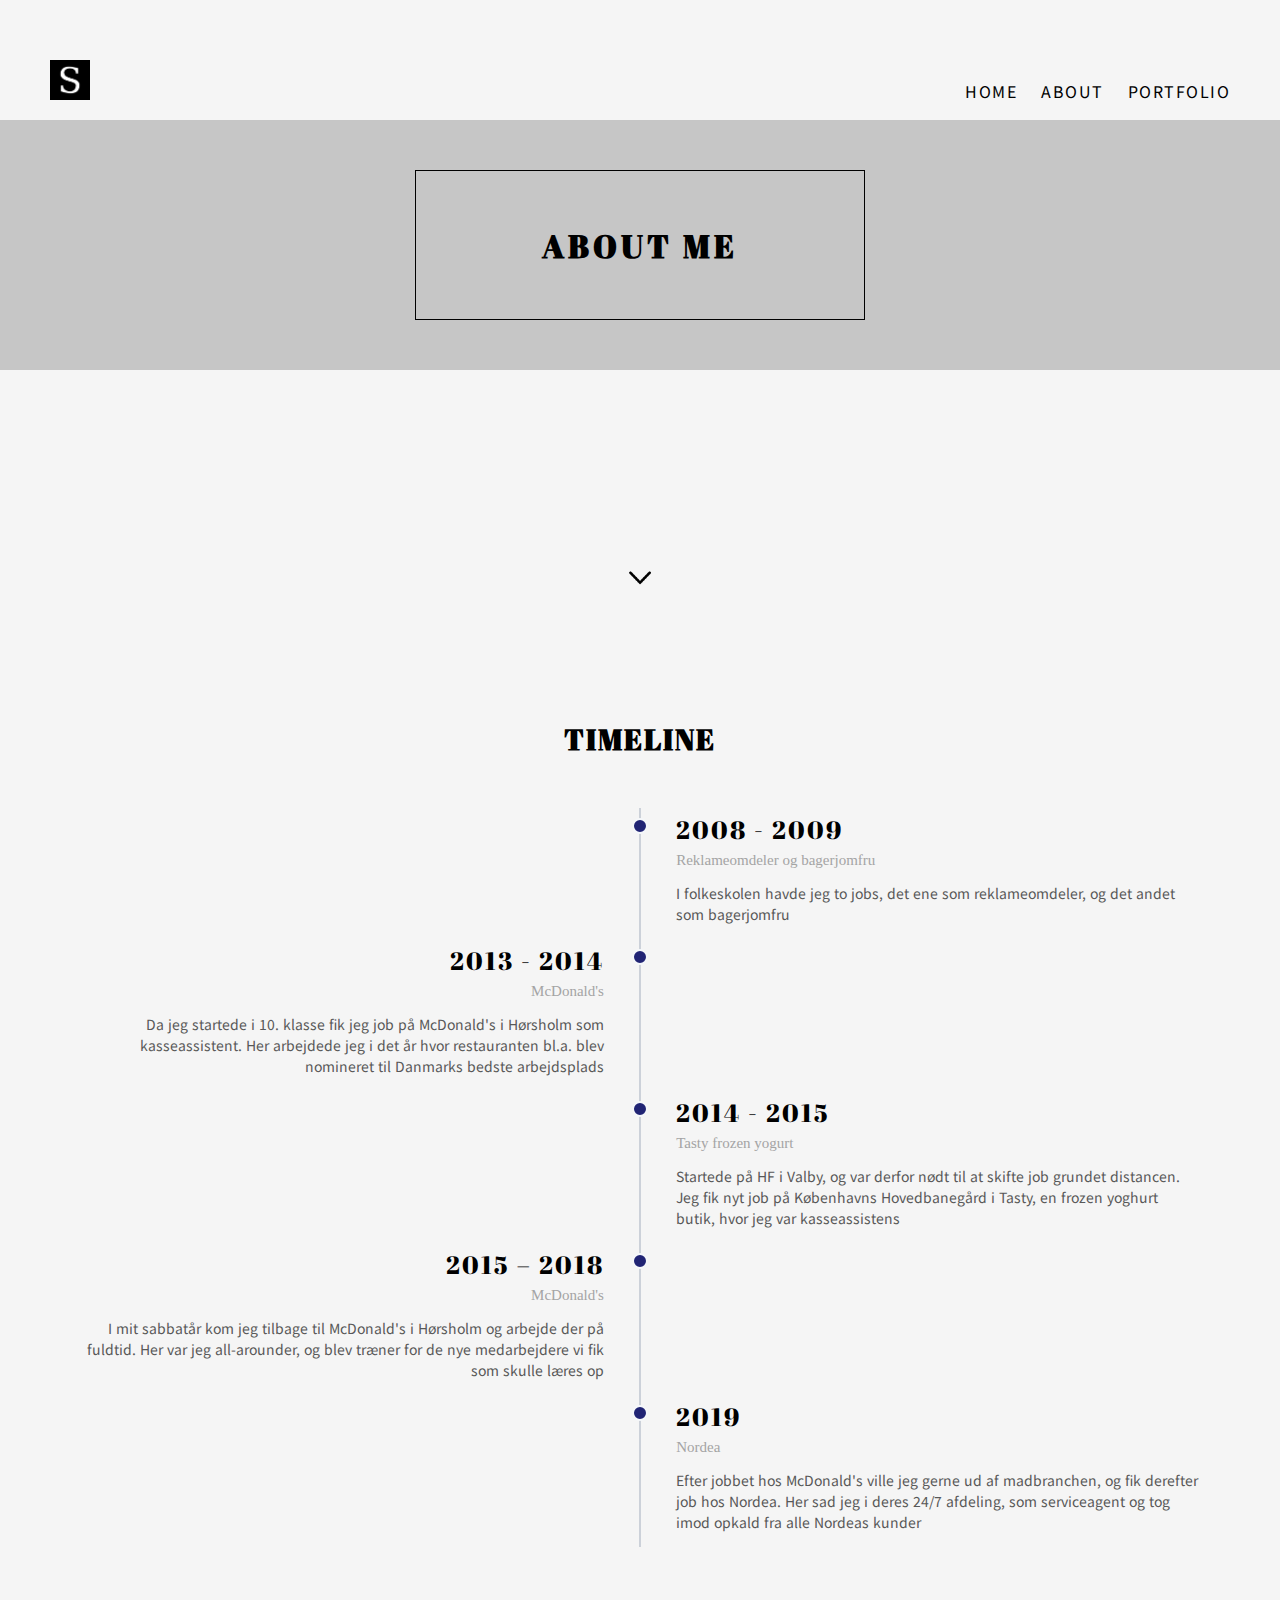
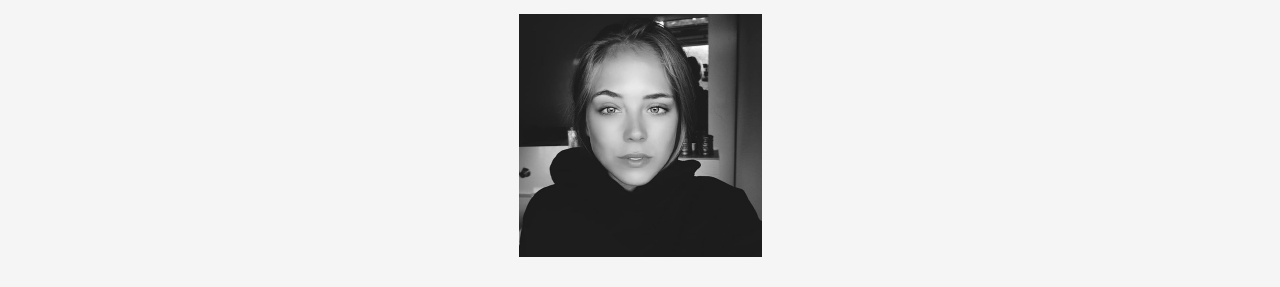
==== about.html @ fed490f1 "start" ====
<!DOCTYPE html>
<html lang="da">

<head>
    <meta charset="utf-8">
    <meta name="viewport" content="width=device-width, initial-scale=1.0">
    <title>About</title>
    <link rel="stylesheet" href="style.css">

    <link href="https://fonts.googleapis.com/css?family=Abril+Fatface&display=swap" rel="stylesheet">
    <link href="https://fonts.googleapis.com/css?family=Noto+Sans+HK:700&display=swap" rel="stylesheet">
</head>

<header>

    <div class="s">
        <img src="billeder/s.png" alt="s" class="left">
    </div>

    <a href="index.html">HOME</a>
    <a href="about.html">ABOUT</a>
    <a href="portfolio.html">PORTFOLIO</a>
</header>

<body>



    <div id="om">
        <div class="about_me">
            <h1>ABOUT ME</h1>
        </div>
    </div>

    <div id="pil">
        <div class="sectionwrapper">
            <div class="pil_ned">
                <img src="billeder/arrow.png" alt="arrow" class="center">
            </div>
        </div>
    </div>

    <!--tidslinje start-->

    <h2>TIMELINE</h2>

    <div class="container">

        <div class="timeline-block timeline-block-right">
            <div class="marker"></div>
            <div class="timeline-content">
                <h3>2008 - 2009</h3>
                <span>Reklameomdeler og bagerjomfru</span>
                <p>I folkeskolen havde jeg to jobs, det ene som reklameomdeler, og det andet som bagerjomfru</p>
            </div>
        </div>

        <div class="timeline-block timeline-block-left">
            <div class="marker"></div>
            <div class="timeline-content">
                <h3>2014 - 2013</h3>
                <span>McDonald's</span>
                <p>Da jeg startede i 10. klasse fik jeg job på McDonald's i Hørsholm som kasseassistent. Her arbejdede jeg i det år hvor restauranten bl.a. blev nomineret til Danmarks bedste arbejdsplads</p>
            </div>
        </div>

        <div class="timeline-block timeline-block-right">
            <div class="marker"></div>
            <div class="timeline-content">
                <h3>2014 - 2015</h3>
                <span>Tasty frozen yogurt</span>
                <p>Startede på HF i Valby, og var derfor nødt til at skifte job grundet distancen. Jeg fik nyt job på Københavns Hovedbanegård i Tasty, en frozen yoghurt butik, hvor jeg var kasseassistens</p>
            </div>
        </div>

        <div class="timeline-block timeline-block-left">
            <div class="marker"></div>
            <div class="timeline-content">
                <h3>2018 – 2015</h3>
                <span>McDonald's</span>
                <p>I mit sabbatår kom jeg tilbage til McDonald's i Hørsholm og arbejde der på fuldtid. Her var jeg all-arounder, og blev træner for de nye medarbejdere vi fik som skulle læres op</p>
            </div>
        </div>

        <div class="timeline-block timeline-block-right">
            <div class="marker"></div>
            <div class="timeline-content">
                <h3>2019</h3>
                <span>Nordea</span>
                <p>Efter jobbet hos McDonald's ville jeg gerne ud af madbranchen, og fik derefter job hos Nordea. Her sad jeg i deres 24/7 afdeling, som serviceagent og tog imod opkald fra alle Nordeas kunder</p>
            </div>
        </div>
    </div>

    <!-- tidslinje slut  -->



    <div id="selvportraet">
        <div class="billede">
            <img src="billeder/mig1.png" alt="mig" class="center1">
        </div>
    </div>



    <script src="script.js"></script>
</body></html>
---- style.css ----
#splash {
    width: 100vw;
    height: 100%;
    background-image: url(billeder/splash.png);
    background-size: cover;
    background-position: 35%;
}

body {
    margin: 0;
    background-color: #f5f5f5;
}

p {
    font-family: 'Noto Sans HK', sans-serif;
    font-size: 1rem;
}

h1 {
    font-family: 'Abril Fatface', cursive;
    letter-spacing: 4px;
    font-size: 2rem;
}

h2 {
    font-family: 'Abril Fatface', cursive;
    font-size: 1.8rem;
    text-align: center;
    margin-top: 120px;
    letter-spacing: 2px;
}

h3 {
    font-size: 2.5rem;
    font-family: 'Abril Fatface', cursive;
    letter-spacing: 2px;
}

a {
    text-decoration: none;
    color: black;
    font-family: 'Noto Sans HK', sans-serif;
    letter-spacing: 1.5px;
}

.tekst_link {
    color: #606060;
    margin-left: 5px;
    margin-right: 5px;
    border-bottom: solid 1px;
}

header {
    height: 50px;
    margin-top: 60px;
    text-align: right;
    word-spacing: 20px;
    margin-left: 50px;
    margin-right: 50px;
}

.s {
    height: 19px;
    width: 30px;
}

.center {
    display: block;
    margin-left: auto;
    margin-right: auto;
    margin-top: 17px;
    width: 65%;
}

.left {
    display: block;
    margin-left: auto;
    margin-right: auto;
    width: 40px;
    height: 40px;
    align-items: baseline;
}

.center1 {
    display: block;
    margin-left: auto;
    margin-right: auto;
    margin-top: 17px;
    width: 50%;
}


/*****splash tekst*****/

.splash_tekst {
    display: flex;
    flex-wrap: wrap;
    height: 45vw;
    display: flex;
    align-items: center;
    margin-left: 20px;
    justify-content: center;
    text-align: center;
}


/*****pil*****/

#pil {
    display: flex;
    flex-wrap: wrap;
    justify-content: center;
}

.pil_ned {
    height: 40px;
    width: 50px;
    margin-top: 150px;
}


/*****om*****/


#om {
    display: flex;
    flex-wrap: wrap;
    justify-content: center;
    align-content: center;
    margin-top: 10px;
    margin-bottom: 40px;
    background-color: #c6c6c6;
    height: 250px
}

.about_me {
    border: solid 1px black;
    height: 150px;
    width: 450px;
    display: flex;
    align-items: center;
    justify-content: space-around;
}

#selvportraet {
    display: flex;
    flex-wrap: wrap;
    width: 100%;
    justify-content: center;
    margin-top: 50px;
    margin-bottom: 30px;
}

/*****OPGAVER*****/

#opgaver {
    display: flex;
    flex-wrap: wrap;
    justify-content: space-around;
    height: 150px;
}


.opgaver_section {
    border: solid 1px black;
    height: 150px;
    width: 450px;
    display: flex;
    align-items: center;
    justify-content: space-around;

}


/*****TIDSLINJE*****/

* {
    box-sizing: border-box;
    outline: none;
}

.container {
    width: 90%;
    margin: 50px auto;
    position: relative;
    overflow: hidden;
    margin-top: 50px;
}

.container:before {
    content: '';
    position: absolute;
    top: 0;
    left: 50%;
    margin-left: -1px;
    width: 2px;
    height: 100%;
    background: #CCD1D9;
    z-index: 1
}

.timeline-block {
    width: calc(50% + 8px);
    display: flex;
    justify-content: space-between;
    justify-content: space-between;
    clear: both;
}

.timeline-block-right {
    float: right;
}

.timeline-block-left {
    float: left;
    direction: rtl
}

.marker {
    width: 16px;
    height: 16px;
    border-radius: 50%;
    border: 2px solid #F5F7FA;
    background: #212474;
    margin-top: 10px;
    z-index: 9999
}

.timeline-content {
    width: 95%;
    padding: 0 15px;
    color: black;
}

.timeline-content h3 {
    margin-top: 5px;
    margin-bottom: 5px;
    font-size: 25px;
    font-weight: 500
}

.timeline-content span {
    font-size: 15px;
    color: #a4a4a4;
}

.timeline-content p {
    font-size: 14px;
    line-height: 1.5em;
    word-spacing: 1px;
    color: #585858;
}


@media screen and (max-width: 768px) {
    .container:before {
        left: 8px;
        width: 2px;
    }

    .timeline-block {
        width: 100%;
        margin-bottom: 30px;
    }

    .timeline-block-right {
        float: none;
    }

    .timeline-block-left {
        float: none;
        direction: ltr;
    }
}



/*****portfolio*****/

#forside {
    display: flex;
    flex-wrap: wrap;
    justify-content: center;
    align-content: center;
    margin-top: 10px;
    margin-bottom: 40px;
    background-color: #c6c6c6;
    height: 250px
}

.portfolio {
    border: solid 1px black;
    height: 150px;
    width: 450px;
    display: flex;
    align-items: center;
    justify-content: space-around;
}

#opgaver {
    display: flex;
    flex-wrap: wrap;
    margin-top: 100px;
}

.mine_opgaver {
    display: flex;
    flex-wrap: wrap;

    justify-content: center;
    align-content: center;
    margin-left: 100px;
    margin-right: 100px;
}

.opgave {
    height: 300px;
    width: 300px;
    margin: 10px;
    background-image: url(billeder/styletile.png);
    background-size: cover;
    text-align: center;
}

.opgave1 {
    height: 300px;
    width: 300px;
    margin: 10px;
    background-image: url(billeder/sexogsamfund.png);
    background-size: cover;
    text-align: center;
}

.opgave2 {
    height: 300px;
    width: 300px;
    margin: 10px;
    background-image: url(billeder/dekadent.png);
    background-size: cover;
    text-align: center;
}

.opgave3 {
    height: 300px;
    width: 300px;
    background-color: black;
    margin: 10px;
    background-image: url(billeder/redesign_fronter.png);
    background-size: cover;
    text-align: center;
}

.opgave4 {
    height: 300px;
    width: 300px;
    background-color: black;
    margin: 10px;
    /*    background-image: url(billeder/sexogsamfund.png);*/
    background-size: cover;
    text-align: center;
}

.opgave5 {
    height: 300px;
    width: 300px;
    background-color: black;
    margin: 10px;
    /*    background-image: url(billeder/sexogsamfund.png);*/
    background-size: cover;
}


/*    American magaxine    */

#american_magazine {
    display: flex;
    flex-wrap: wrap;
    justify-content: center;
    align-content: center;
    margin-top: 10px;
    margin-bottom: 40px;
    background-color: #c6c6c6;
    height: 250px;
}

.american_tekst {
    border: solid 1px black;
    text-align: center;
}

.american_magazine_overskrift {
    height: 100px;
    width: 450px;
    display: flex;
    align-items: center;
    justify-content: space-around;
}

#om_american {
    display: flex;
    flex-wrap: wrap;
    width: 100%;
    justify-content: center;
    margin-bottom: 50px;
}

.text_american {
    width: 400px;
}

.p_american {
    display: flex;
    flex-wrap: wrap;
}
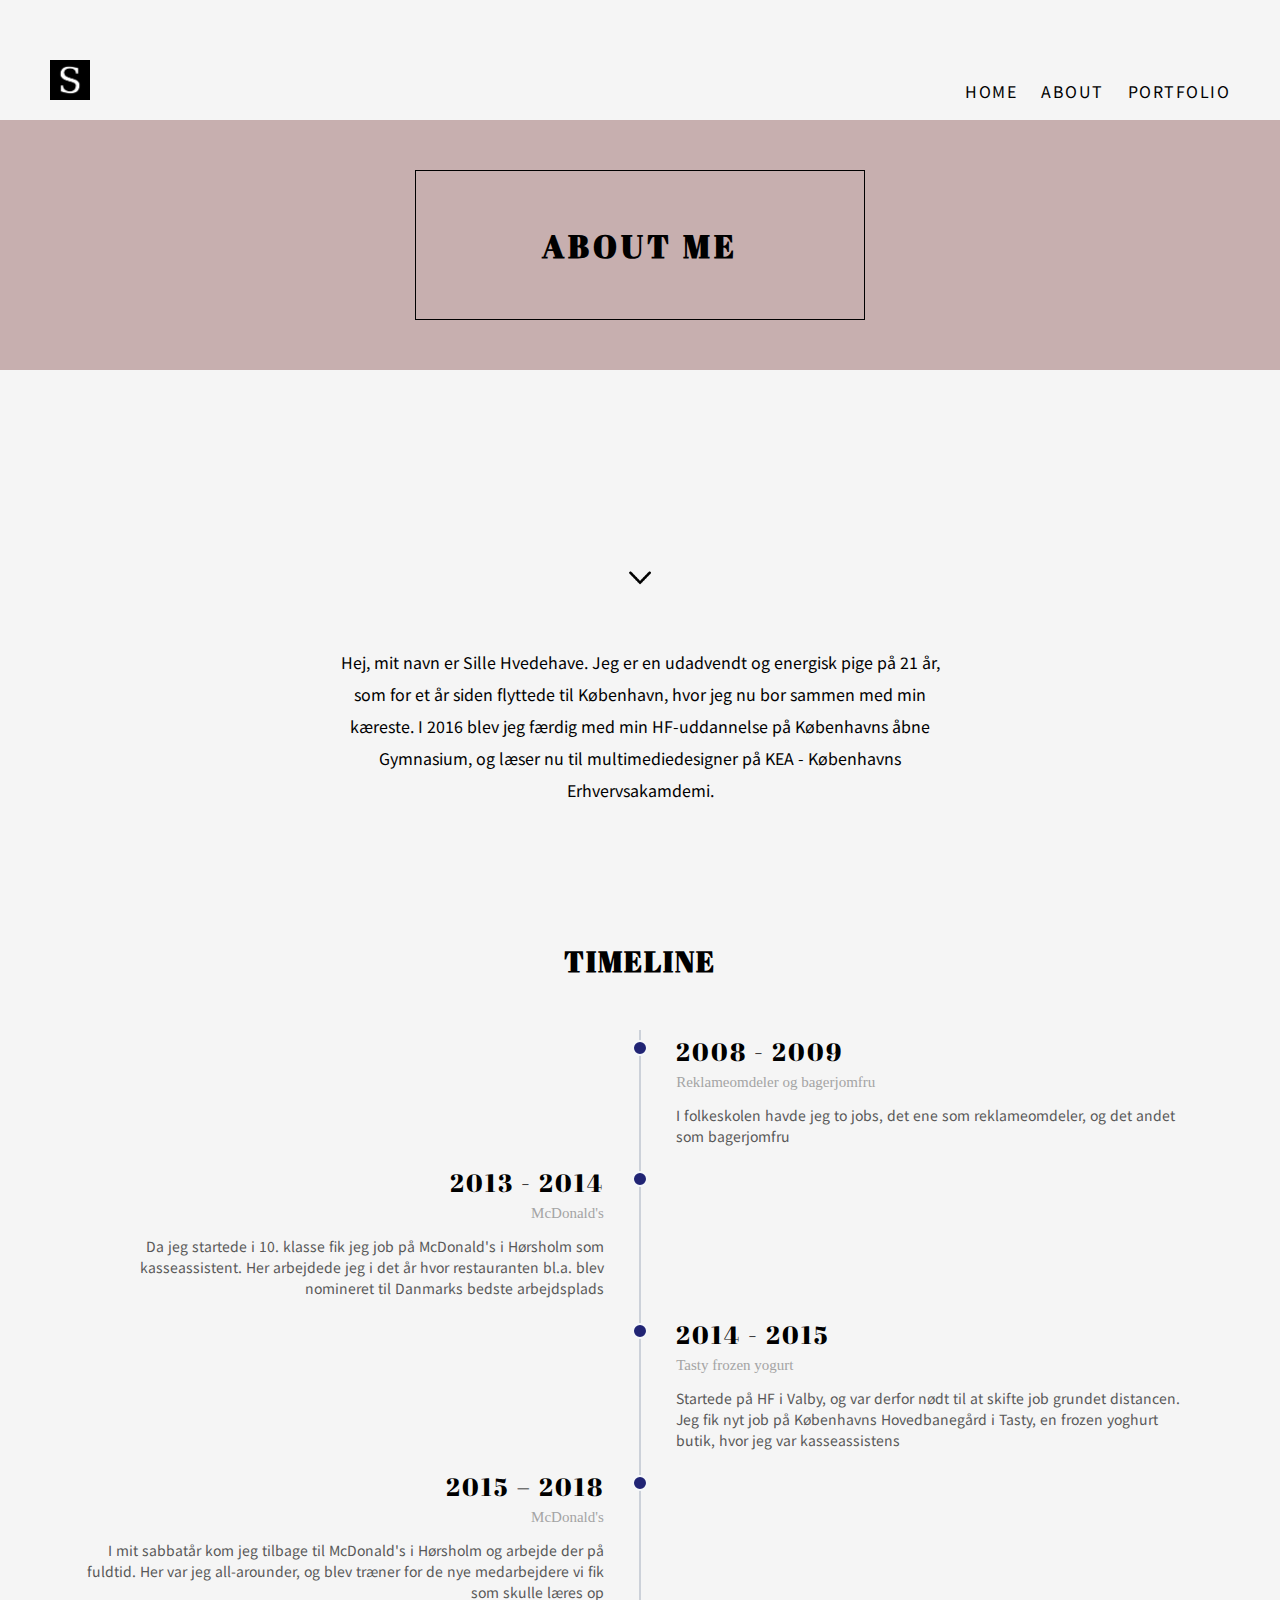
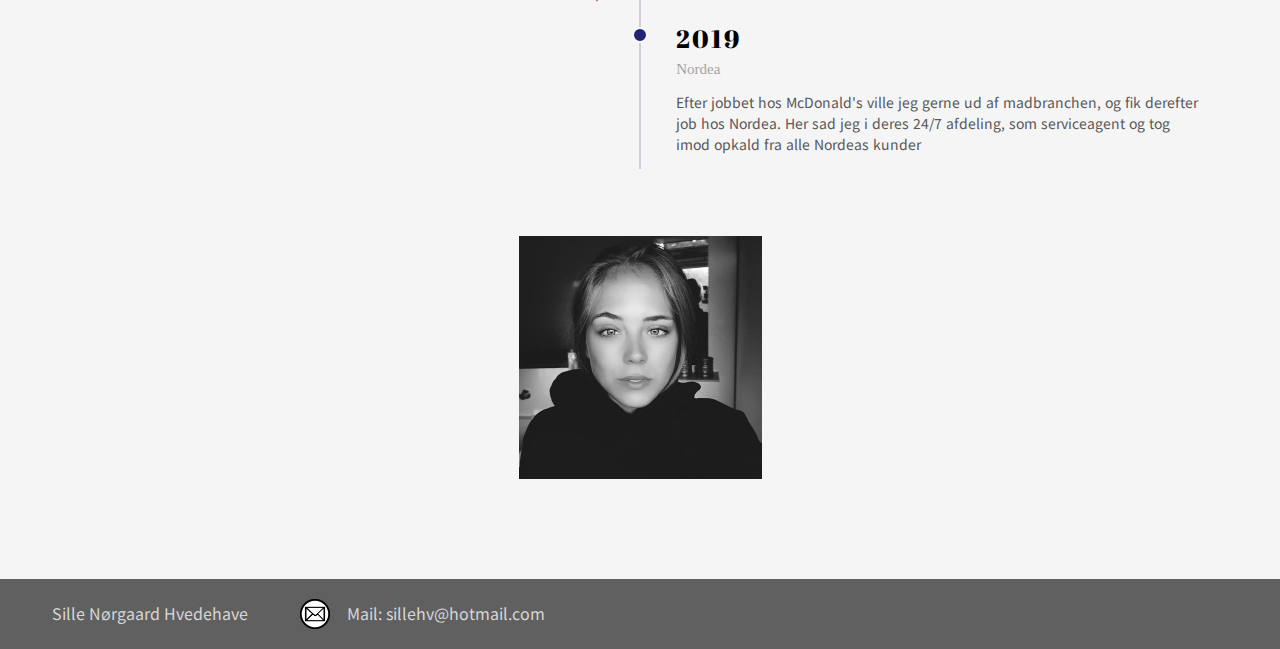
==== commit 54769e43: "oprydning i CSS + ekstra footer" ====
--- a/about.html
+++ b/about.html
@@ -8,7 +8,7 @@
     <link rel="stylesheet" href="style.css">
 
     <link href="https://fonts.googleapis.com/css?family=Abril+Fatface&display=swap" rel="stylesheet">
-    <link href="https://fonts.googleapis.com/css?family=Noto+Sans+HK:700&display=swap" rel="stylesheet">
+    <link href="https://fonts.googleapis.com/css?family=Noto+Sans+HK:100&display=swap" rel="stylesheet">
 </head>
 
 <header>
@@ -24,10 +24,8 @@
 
 <body>
 
-
-
-    <div id="om">
-        <div class="about_me">
+    <div id="top">
+        <div class="top_boks">
             <h1>ABOUT ME</h1>
         </div>
     </div>
@@ -39,6 +37,16 @@
             </div>
         </div>
     </div>
+
+
+    <div id="om_mig">
+        <div class="om_mig_tekst">
+            <p>Hej, mit navn er Sille Hvedehave. Jeg er en udadvendt og energisk pige på 21 år, som for et år siden flyttede til København, hvor jeg nu bor sammen med min kæreste.
+                I 2016 blev jeg færdig med min HF-uddannelse på Københavns åbne Gymnasium, og læser nu til multimediedesigner på KEA - Københavns Erhvervsakamdemi.
+            </p>
+        </div>
+    </div>
+
 
     <!--tidslinje start-->
 
@@ -102,7 +110,24 @@
         </div>
     </div>
 
+ <footer>
+        <div id="footer">
+            <div class="footer_tekst">
+                <p>Sille Nørgaard Hvedehave</p>
+            </div>
+
+            <div class="footer_billede">
+                <img src="billeder/mail.png" alt="mail">
+            </div>
+
+            <div class="footer_billede_tekst">
+                <p>Mail: sillehv@hotmail.com</p>
+            </div>
+        </div>
+    </footer>
 
 
     <script src="script.js"></script>
-</body></html>
+</body>
+
+</html>
--- a/style.css
+++ b/style.css
@@ -11,9 +11,14 @@
     background-color: #f5f5f5;
 }
 
+img {
+    width: 100%;
+}
+
 p {
     font-family: 'Noto Sans HK', sans-serif;
     font-size: 1rem;
+    line-height: 2rem;
 }
 
 h1 {
@@ -34,6 +39,11 @@
     font-size: 2.5rem;
     font-family: 'Abril Fatface', cursive;
     letter-spacing: 2px;
+}
+
+h4 {
+    font-family: 'Abril Fatface', cursive;
+    font-size: 1.5rem;
 }
 
 a {
@@ -103,6 +113,28 @@
     text-align: center;
 }
 
+/***    top boks    ***/
+
+
+#top {
+    display: flex;
+    flex-wrap: wrap;
+    justify-content: center;
+    align-content: center;
+    margin-top: 10px;
+    margin-bottom: 40px;
+    background-color: #c7afaf;
+    height: 250px
+}
+
+.top_boks {
+    border: solid 1px black;
+    height: 150px;
+    width: 450px;
+    display: flex;
+    align-items: center;
+    justify-content: space-around;
+}
 
 /*****pil*****/
 
@@ -119,28 +151,8 @@
 }
 
 
-/*****om*****/
-
-
-#om {
-    display: flex;
-    flex-wrap: wrap;
-    justify-content: center;
-    align-content: center;
-    margin-top: 10px;
-    margin-bottom: 40px;
-    background-color: #c6c6c6;
-    height: 250px
-}
-
-.about_me {
-    border: solid 1px black;
-    height: 150px;
-    width: 450px;
-    display: flex;
-    align-items: center;
-    justify-content: space-around;
-}
+/*****    om    *****/
+
 
 #selvportraet {
     display: flex;
@@ -151,24 +163,17 @@
     margin-bottom: 30px;
 }
 
-/*****OPGAVER*****/
-
-#opgaver {
-    display: flex;
-    flex-wrap: wrap;
-    justify-content: space-around;
-    height: 150px;
-}
-
-
-.opgaver_section {
-    border: solid 1px black;
-    height: 150px;
-    width: 450px;
-    display: flex;
-    align-items: center;
-    justify-content: space-around;
-
+#om_mig {
+    display: flex;
+    flex-wrap: wrap;
+    justify-content: center;
+}
+
+.om_mig_tekst {
+    display: flex;
+    text-align: center;
+    width: 600px;
+    margin-top: 30px;
 }
 
 
@@ -277,25 +282,6 @@
 
 /*****portfolio*****/
 
-#forside {
-    display: flex;
-    flex-wrap: wrap;
-    justify-content: center;
-    align-content: center;
-    margin-top: 10px;
-    margin-bottom: 40px;
-    background-color: #c6c6c6;
-    height: 250px
-}
-
-.portfolio {
-    border: solid 1px black;
-    height: 150px;
-    width: 450px;
-    display: flex;
-    align-items: center;
-    justify-content: space-around;
-}
 
 #opgaver {
     display: flex;
@@ -370,7 +356,11 @@
 }
 
 
-/*    American magaxine    */
+
+
+/***    American magaxine    ***/
+
+
 
 #american_magazine {
     display: flex;
@@ -378,19 +368,26 @@
     justify-content: center;
     align-content: center;
     margin-top: 10px;
-    margin-bottom: 40px;
+    margin-bottom: 20px;
     background-color: #c6c6c6;
     height: 250px;
 }
 
-.american_tekst {
+.top_tekst {
     border: solid 1px black;
     text-align: center;
-}
-
-.american_magazine_overskrift {
+    width: 450px;
+    height: 160px;
+}
+
+.tema_tekst {
+    display: flex;
+    justify-content: center;
+}
+
+.top_overskrift {
     height: 100px;
-    width: 450px;
+    width: 100%;
     display: flex;
     align-items: center;
     justify-content: space-around;
@@ -411,4 +408,164 @@
 .p_american {
     display: flex;
     flex-wrap: wrap;
-}
+    text-align: center;
+}
+
+.overskrift_dokumentation {
+    width: 100%;
+    text-align: center;
+}
+
+#dokumentation_american {
+    display: flex;
+    flex-wrap: wrap;
+    margin: 10px;
+    justify-content: center;
+}
+
+.dokumentation_tekst {
+    display: flex;
+    flex-wrap: wrap;
+
+    width: 800px;
+    margin: 10px;
+    padding: 20px;
+    background-color: #eae8e6;
+}
+
+.dokumentation_tekst1 {
+    display: flex;
+    flex-wrap: wrap;
+
+    width: 300px;
+    margin: 10px;
+    padding: 20px;
+    background-color: #eae8e6;
+}
+
+.dokumentation_tekst2 {
+    display: flex;
+    flex-wrap: wrap;
+
+    width: 300px;
+    margin: 10px;
+    padding: 20px;
+    background-color: #eae8e6;
+}
+
+
+.dokumentation_billede {
+    display: flex;
+    flex-wrap: wrap;
+
+    background-color: red;
+    margin-top: 30px;
+}
+
+
+/**   sex og samfund   **/
+
+
+#om_sexogsamfund {
+    display: flex;
+    flex-wrap: wrap;
+
+    justify-content: center;
+    height: 300px;
+}
+
+.text_sexogsamfund {
+    width: 400px;
+}
+
+.p_sexogsamfund {
+    display: flex;
+    flex-wrap: wrap;
+    text-align: center;
+}
+
+#dokumentation_sexogsamfund {
+    display: flex;
+    flex-wrap: wrap;
+    margin: 10px;
+    justify-content: center;
+}
+
+.dokumentation_tekst_sexogsamfund {
+    display: flex;
+    flex-wrap: wrap;
+
+    background-color: #eae8e6;
+    width: 400px;
+    height: 500px;
+    margin: 10px;
+    padding: 20px;
+    align-content: flex-start;
+}
+
+.dokumentation_tekst_sexogsamfund1 {
+    display: flex;
+    flex-wrap: wrap;
+
+    background-color: #eae8e6;
+    align-content: flex-start;
+    width: 400px;
+    height: 500px;
+    margin: 10px;
+    padding: 20px;
+}
+
+#link_dokumentation {
+    display: flex;
+    flex-wrap: wrap;
+
+    height: 200px;
+    justify-content: center;
+    align-items: center;
+    margin-bottom: 50px;
+}
+
+.dokumentatoinssite {
+    display: flex;
+    flex-wrap: wrap;
+
+    text-align: center;
+    width: 300px;
+}
+
+
+
+/***    footer   ***/
+
+
+#footer {
+    background-color: #606060;
+    color: #d6d6d6;
+    height: 70px;
+    display: flex;
+    margin-top: 100px;
+}
+
+.footer_tekst {
+    display: flex;
+    margin-left: 50px;
+    width: 200px;
+    height: 70px;
+    justify-content: center;
+    padding: 2px;
+}
+
+.footer_billede {
+    width: 30px;
+    height: 30px;
+    display: flex;
+    align-self: center;
+    margin-left: 50px;
+}
+
+.footer_billede_tekst {
+    padding: 2px;
+    font-size: 0.5px;
+    margin-left: 15px;
+    margin-right: 300px;
+}
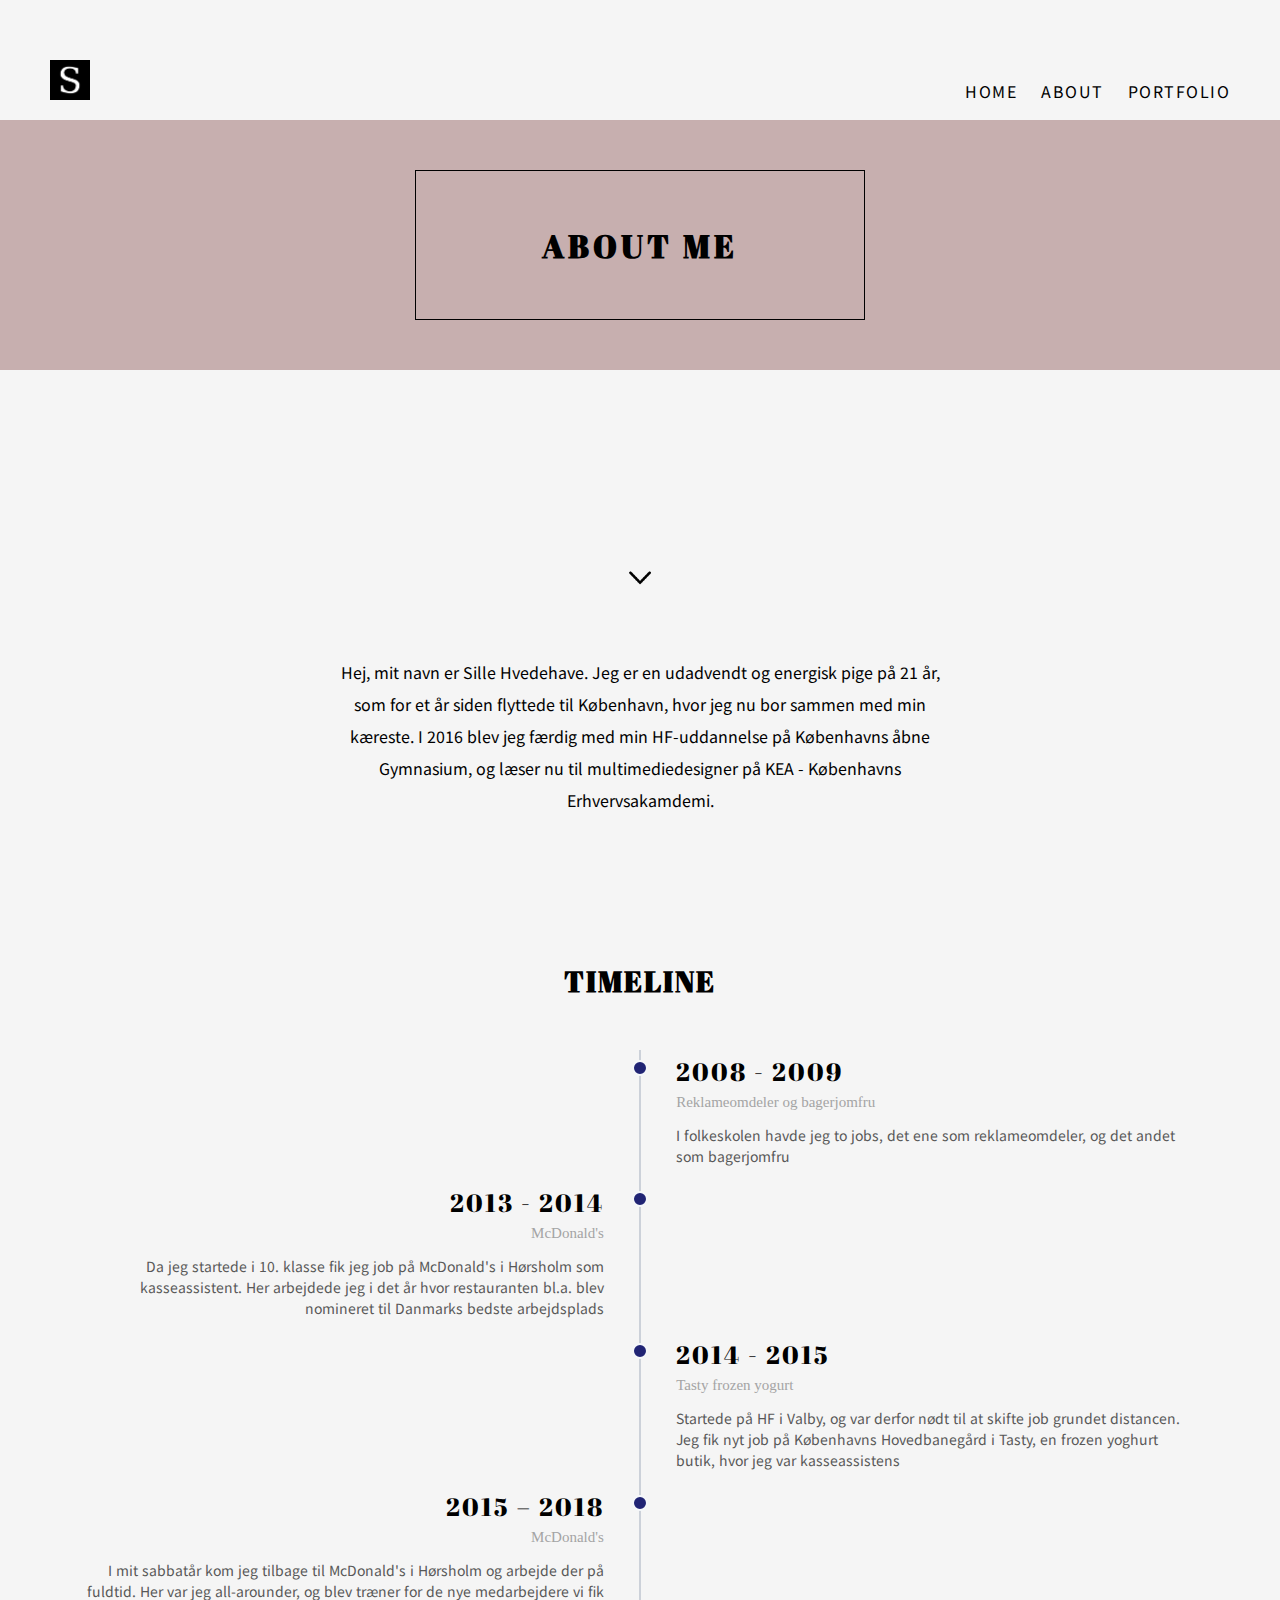
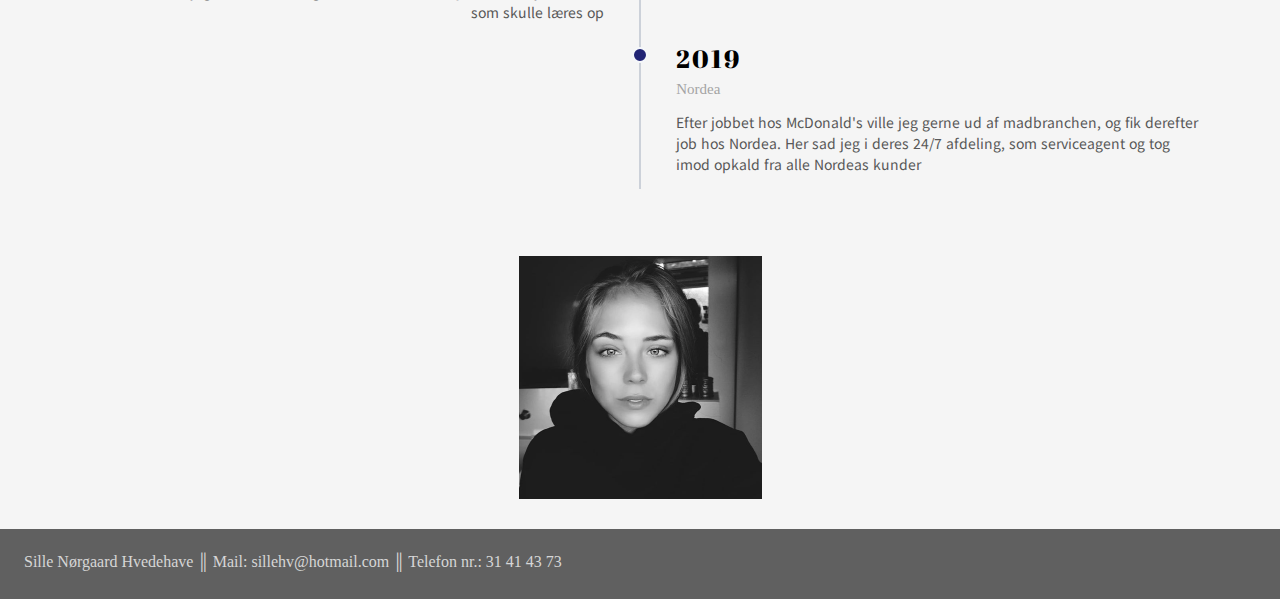
==== commit 9e0b32a7: "sex og samfund + footer + kea life" ====
--- a/about.html
+++ b/about.html
@@ -113,16 +113,13 @@
  <footer>
         <div id="footer">
             <div class="footer_tekst">
-                <p>Sille Nørgaard Hvedehave</p>
+                Sille Nørgaard Hvedehave
+                ║
+                Mail: sillehv@hotmail.com
+                ║
+                Telefon nr.: 31 41 43 73
             </div>
 
-            <div class="footer_billede">
-                <img src="billeder/mail.png" alt="mail">
-            </div>
-
-            <div class="footer_billede_tekst">
-                <p>Mail: sillehv@hotmail.com</p>
-            </div>
         </div>
     </footer>
 
--- a/style.css
+++ b/style.css
@@ -23,6 +23,7 @@
 
 h1 {
     font-family: 'Abril Fatface', cursive;
+
     letter-spacing: 4px;
     font-size: 2rem;
 }
@@ -167,6 +168,7 @@
     display: flex;
     flex-wrap: wrap;
     justify-content: center;
+    padding: 10px;
 }
 
 .om_mig_tekst {
@@ -420,6 +422,8 @@
     display: flex;
     flex-wrap: wrap;
     margin: 10px;
+    margin-bottom: 50px;
+    width: 100%;
     justify-content: center;
 }
 
@@ -453,15 +457,20 @@
     background-color: #eae8e6;
 }
 
-
-.dokumentation_billede {
-    display: flex;
-    flex-wrap: wrap;
-
-    background-color: red;
-    margin-top: 30px;
-}
-
+.dokumentation_tekst2 {
+    display: flex;
+    flex-wrap: wrap;
+
+    width: 300px;
+    margin: 10px;
+    padding: 20px;
+    background-color: #eae8e6;
+}
+
+.american_magazine_site embed {
+    width: 100%;
+    height: 650px;
+}
 
 /**   sex og samfund   **/
 
@@ -471,7 +480,7 @@
     flex-wrap: wrap;
 
     justify-content: center;
-    height: 300px;
+    height: 350px;
 }
 
 .text_sexogsamfund {
@@ -525,6 +534,11 @@
     margin-bottom: 50px;
 }
 
+.sexogsamfund_spil embed {
+    height: 650px;
+    width: 100%;
+}
+
 .dokumentatoinssite {
     display: flex;
     flex-wrap: wrap;
@@ -533,6 +547,86 @@
     width: 300px;
 }
 
+
+
+/***    dekadent   ***/
+
+
+#dekadent {
+    display: flex;
+    width: 100%;
+    height: 200px;
+    justify-content: center;
+    margin-top: 100px;
+}
+
+.dekadent_om {
+    display: flex;
+    width: 450px;
+    text-align: center;
+}
+
+#dekandent_forloeb {
+    display: flex;
+    flex-wrap: wrap;
+    justify-content: center;
+}
+
+.dekadent_tekst {
+    width: 300px;
+    height: 450px;
+    background-color: #eae8e6;
+    padding: 20px;
+    margin: 10px;
+}
+
+.dekadent_tekst1 {
+    width: 300px;
+    height: 450px;
+    background-color: #eae8e6;
+    padding: 20px;
+    margin: 10px;
+}
+
+.dekadent_tekst2 {
+    width: 300px;
+    height: 450px;
+    background-color: #eae8e6;
+    padding: 20px;
+    margin: 10px;
+}
+
+#dekadent_dokumenatation {
+    display: flex;
+    width: 100%;
+    height: 300px;
+    justify-content: center;
+    margin-top: 50px;
+}
+
+.dekadent_dokumentation_tekst {
+    display: flex;
+    width: 300px;
+    text-align: center;
+}
+
+
+/***    Kea Life    ***/
+
+
+#kea_life {
+    display: flex;
+    flex-wrap: wrap;
+    width: 100%;
+    justify-content: center;
+    margin-top: 70px;
+    margin-bottom: 50px;
+}
+
+.kea_life_tekst {
+    padding: 20px;
+    width: 390px;
+}
 
 
 /***    footer   ***/
@@ -542,30 +636,33 @@
     background-color: #606060;
     color: #d6d6d6;
     height: 70px;
-    display: flex;
-    margin-top: 100px;
 }
 
 .footer_tekst {
-    display: flex;
-    margin-left: 50px;
-    width: 200px;
-    height: 70px;
-    justify-content: center;
-    padding: 2px;
-}
-
-.footer_billede {
-    width: 30px;
-    height: 30px;
-    display: flex;
-    align-self: center;
-    margin-left: 50px;
-}
-
-.footer_billede_tekst {
-    padding: 2px;
-    font-size: 0.5px;
-    margin-left: 15px;
-    margin-right: 300px;
-}
+    width: 100%;
+    padding: 24px;
+}
+
+@media only screen and (min-width: 401px) {
+    #splash {
+        width: 100vw;
+        height: 100vh;
+        background-image: url(billeder/splash.png);
+        background-position: 36% 0%;
+        background-size: cover;
+        max-width: none;
+        margin-top: 0;
+    }
+}
+
+@media only screen and (min-width: 800px) {
+    #splash {
+        width: 100vw;
+        height: 100vh;
+        background-image: url(billeder/splash.png);
+        background-position: 36% 0%;
+        background-size: cover;
+        max-width: none;
+        margin-top: 0;
+    }
+}
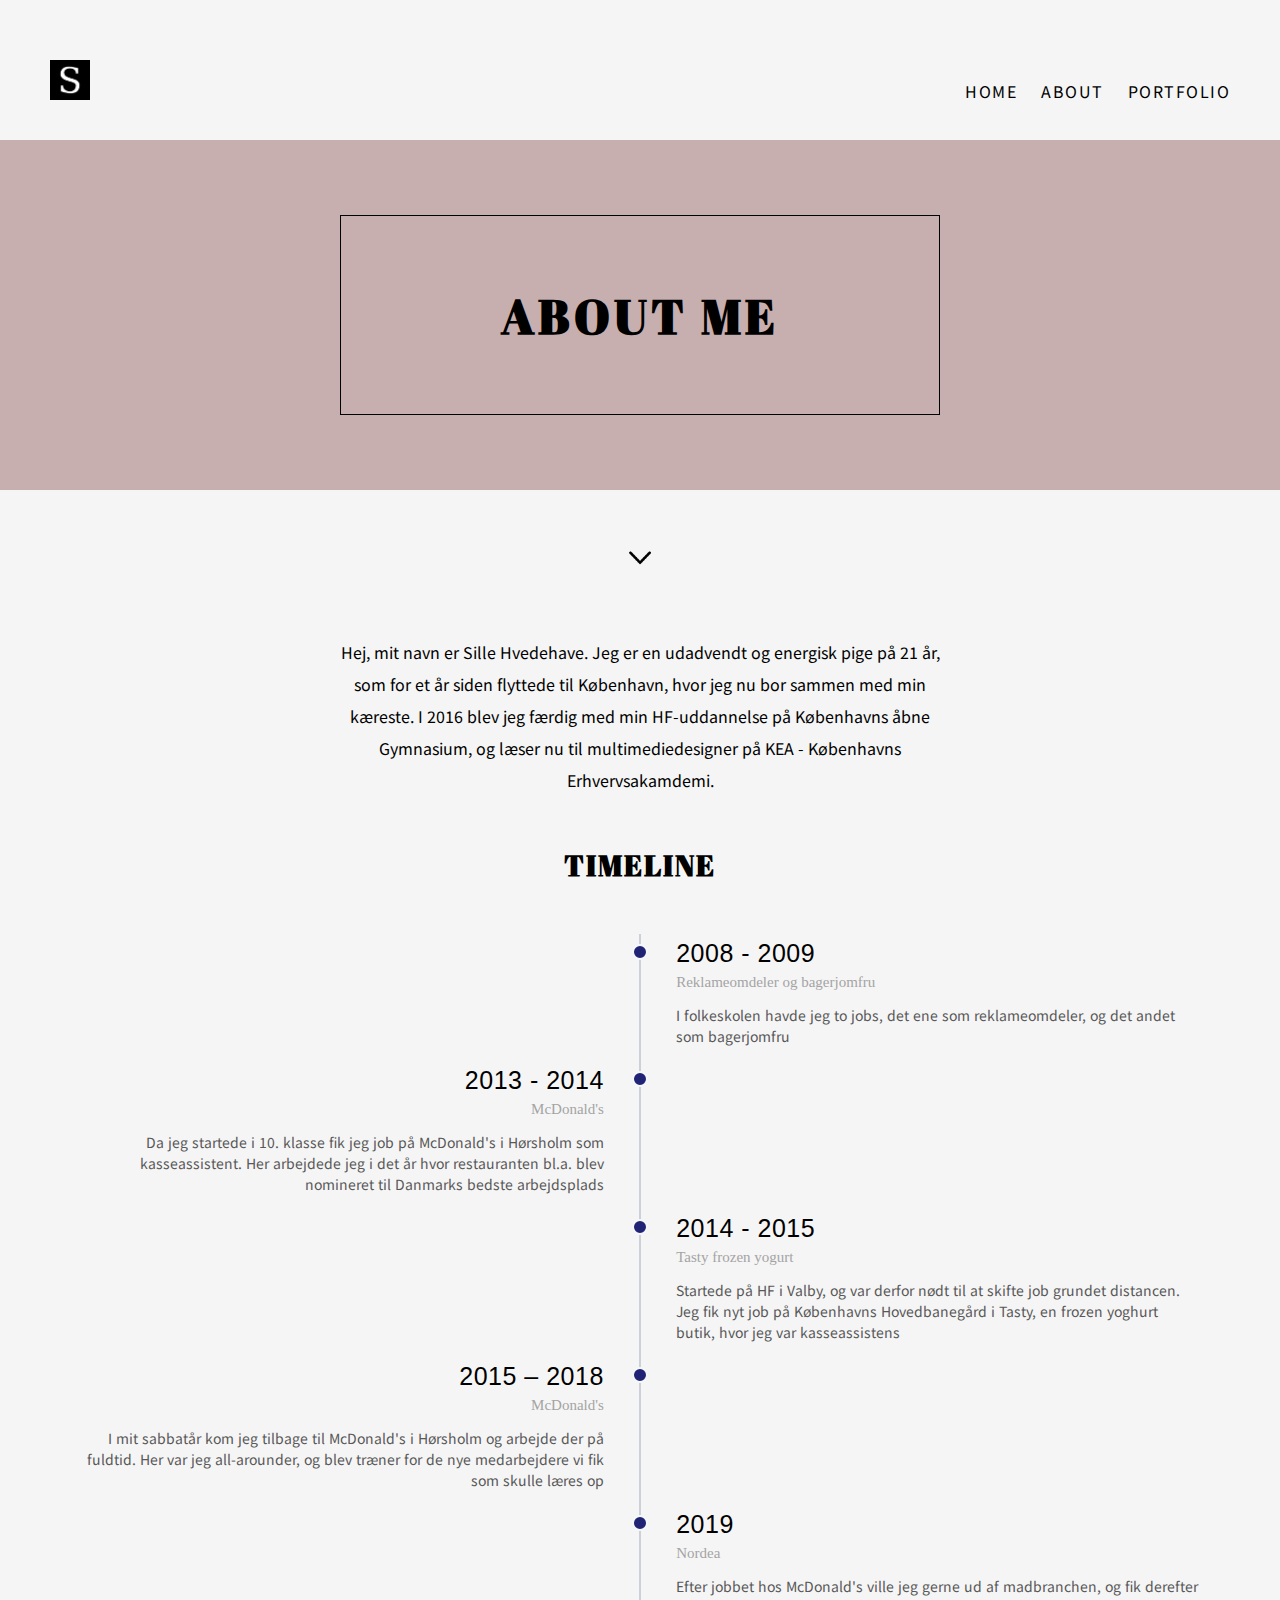
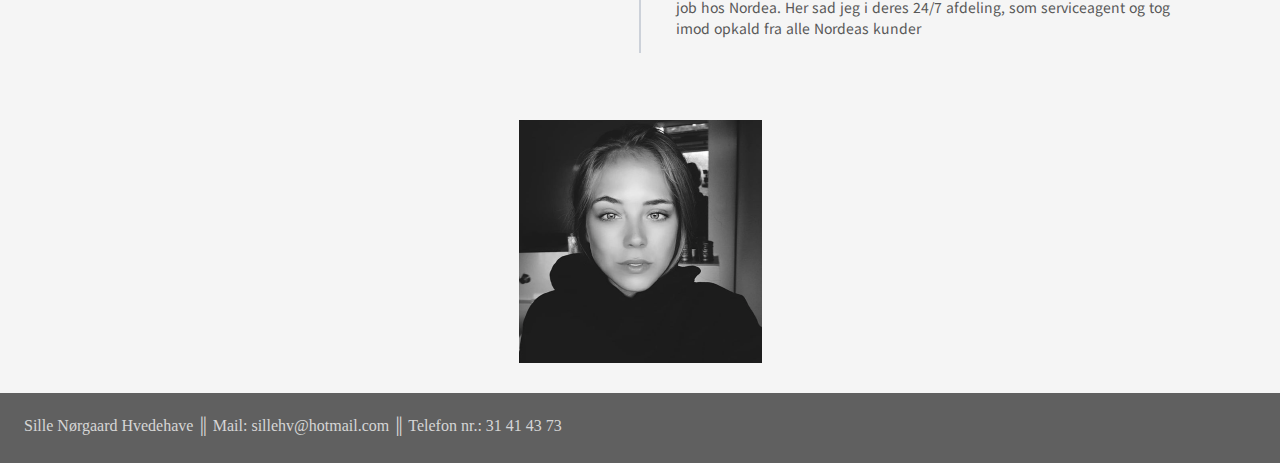
==== commit bc6afee1: "ny portefølje + rettelser" ====
--- a/about.html
+++ b/about.html
@@ -30,6 +30,7 @@
         </div>
     </div>
 
+
     <div id="pil">
         <div class="sectionwrapper">
             <div class="pil_ned">
@@ -37,6 +38,7 @@
             </div>
         </div>
     </div>
+
 
 
     <div id="om_mig">
--- a/style.css
+++ b/style.css
@@ -25,21 +25,21 @@
     font-family: 'Abril Fatface', cursive;
 
     letter-spacing: 4px;
-    font-size: 2rem;
+    font-size: 3rem;
 }
 
 h2 {
     font-family: 'Abril Fatface', cursive;
     font-size: 1.8rem;
     text-align: center;
-    margin-top: 120px;
     letter-spacing: 2px;
+    text-align: center;
 }
 
 h3 {
-    font-size: 2.5rem;
-    font-family: 'Abril Fatface', cursive;
-    letter-spacing: 2px;
+    font-size: 3rem;
+    font-family: 'Roboto Condensed', sans-serif;
+    letter-spacing: 0.5px;
 }
 
 h4 {
@@ -103,14 +103,21 @@
 
 /*****splash tekst*****/
 
+
+.splash_boks {
+    display: flex;
+    background-color: hsla(314, 100%, 99%, 0.31);
+    width: 650px;
+    align-self: center;
+}
+
 .splash_tekst {
     display: flex;
     flex-wrap: wrap;
+    justify-content: center;
+
     height: 45vw;
-    display: flex;
     align-items: center;
-    margin-left: 20px;
-    justify-content: center;
     text-align: center;
 }
 
@@ -122,19 +129,19 @@
     flex-wrap: wrap;
     justify-content: center;
     align-content: center;
-    margin-top: 10px;
-    margin-bottom: 40px;
+    margin-top: 30px;
     background-color: #c7afaf;
-    height: 250px
+    height: 350px
 }
 
 .top_boks {
     border: solid 1px black;
-    height: 150px;
-    width: 450px;
+    height: 200px;
+    width: 600px;
     display: flex;
     align-items: center;
     justify-content: space-around;
+    margin: 5px;
 }
 
 /*****pil*****/
@@ -148,9 +155,36 @@
 .pil_ned {
     height: 40px;
     width: 50px;
-    margin-top: 150px;
-}
-
+    margin-top: 50px;
+}
+
+
+/*
+.pil_ned {
+    position: absolute;
+    left: 50%;
+    bottom: 0;
+    margin-top: -55px;
+    margin-left: -25px;
+    height: 20px;
+    width: 50px;
+    -webkit-animation: bounce 1.5s infinite;
+}
+
+@-webkit-keyframes bounce {
+    0% {
+        bottom: 1px;
+    }
+
+    50% {
+        bottom: 30px;
+    }
+
+    100% {
+        bottom: 0;
+    }
+}
+*/
 
 /*****    om    *****/
 
@@ -289,75 +323,84 @@
     display: flex;
     flex-wrap: wrap;
     margin-top: 100px;
+    justify-content: center;
 }
 
 .mine_opgaver {
     display: flex;
     flex-wrap: wrap;
-
-    justify-content: center;
-    align-content: center;
-    margin-left: 100px;
-    margin-right: 100px;
-}
+    justify-content: center;
+}
+
+
+.opgave_text h2 {
+    border-bottom: solid 1px;
+    text-align: center;
+}
+
+/**/
 
 .opgave {
-    height: 300px;
-    width: 300px;
-    margin: 10px;
-    background-image: url(billeder/styletile.png);
-    background-size: cover;
-    text-align: center;
-}
+    display: flex;
+    flex-wrap: wrap;
+    justify-content: center;
+
+    height: 500px;
+    width: 900px;
+    margin-bottom: -100px
+}
+
+.opgave_billede {
+    display: flex;
+    width: 400px;
+    height: 400px;
+}
+
+.opgave_text {
+    flex-wrap: wrap;
+    display: flex;
+    text-align: center;
+
+    width: 400px;
+    height: 400px;
+    padding: 50px;
+}
+
+/**/
 
 .opgave1 {
-    height: 300px;
-    width: 300px;
-    margin: 10px;
-    background-image: url(billeder/sexogsamfund.png);
-    background-size: cover;
-    text-align: center;
-}
+    display: flex;
+    flex-wrap: wrap;
+    justify-content: center;
+    flex-direction: row-reverse;
+
+    margin-bottom: -100px;
+    height: 500px;
+    width: 900px;
+}
+
+/**/
 
 .opgave2 {
-    height: 300px;
-    width: 300px;
-    margin: 10px;
-    background-image: url(billeder/dekadent.png);
-    background-size: cover;
-    text-align: center;
-}
+    display: flex;
+    flex-wrap: wrap;
+    justify-content: center;
+    margin-bottom: -100px;
+    height: 500px;
+    width: 900px;
+}
+
+/**/
 
 .opgave3 {
-    height: 300px;
-    width: 300px;
-    background-color: black;
-    margin: 10px;
-    background-image: url(billeder/redesign_fronter.png);
-    background-size: cover;
-    text-align: center;
-}
-
-.opgave4 {
-    height: 300px;
-    width: 300px;
-    background-color: black;
-    margin: 10px;
-    /*    background-image: url(billeder/sexogsamfund.png);*/
-    background-size: cover;
-    text-align: center;
-}
-
-.opgave5 {
-    height: 300px;
-    width: 300px;
-    background-color: black;
-    margin: 10px;
-    /*    background-image: url(billeder/sexogsamfund.png);*/
-    background-size: cover;
-}
-
-
+    display: flex;
+    flex-wrap: wrap;
+    justify-content: center;
+    margin-bottom: 50px;
+    height: 500px;
+    width: 900px;
+    flex-direction: row-reverse;
+}
 
 
 /***    American magaxine    ***/
@@ -627,6 +670,12 @@
     padding: 20px;
     width: 390px;
 }
+
+
+
+
+/**/
+
 
 
 /***    footer   ***/
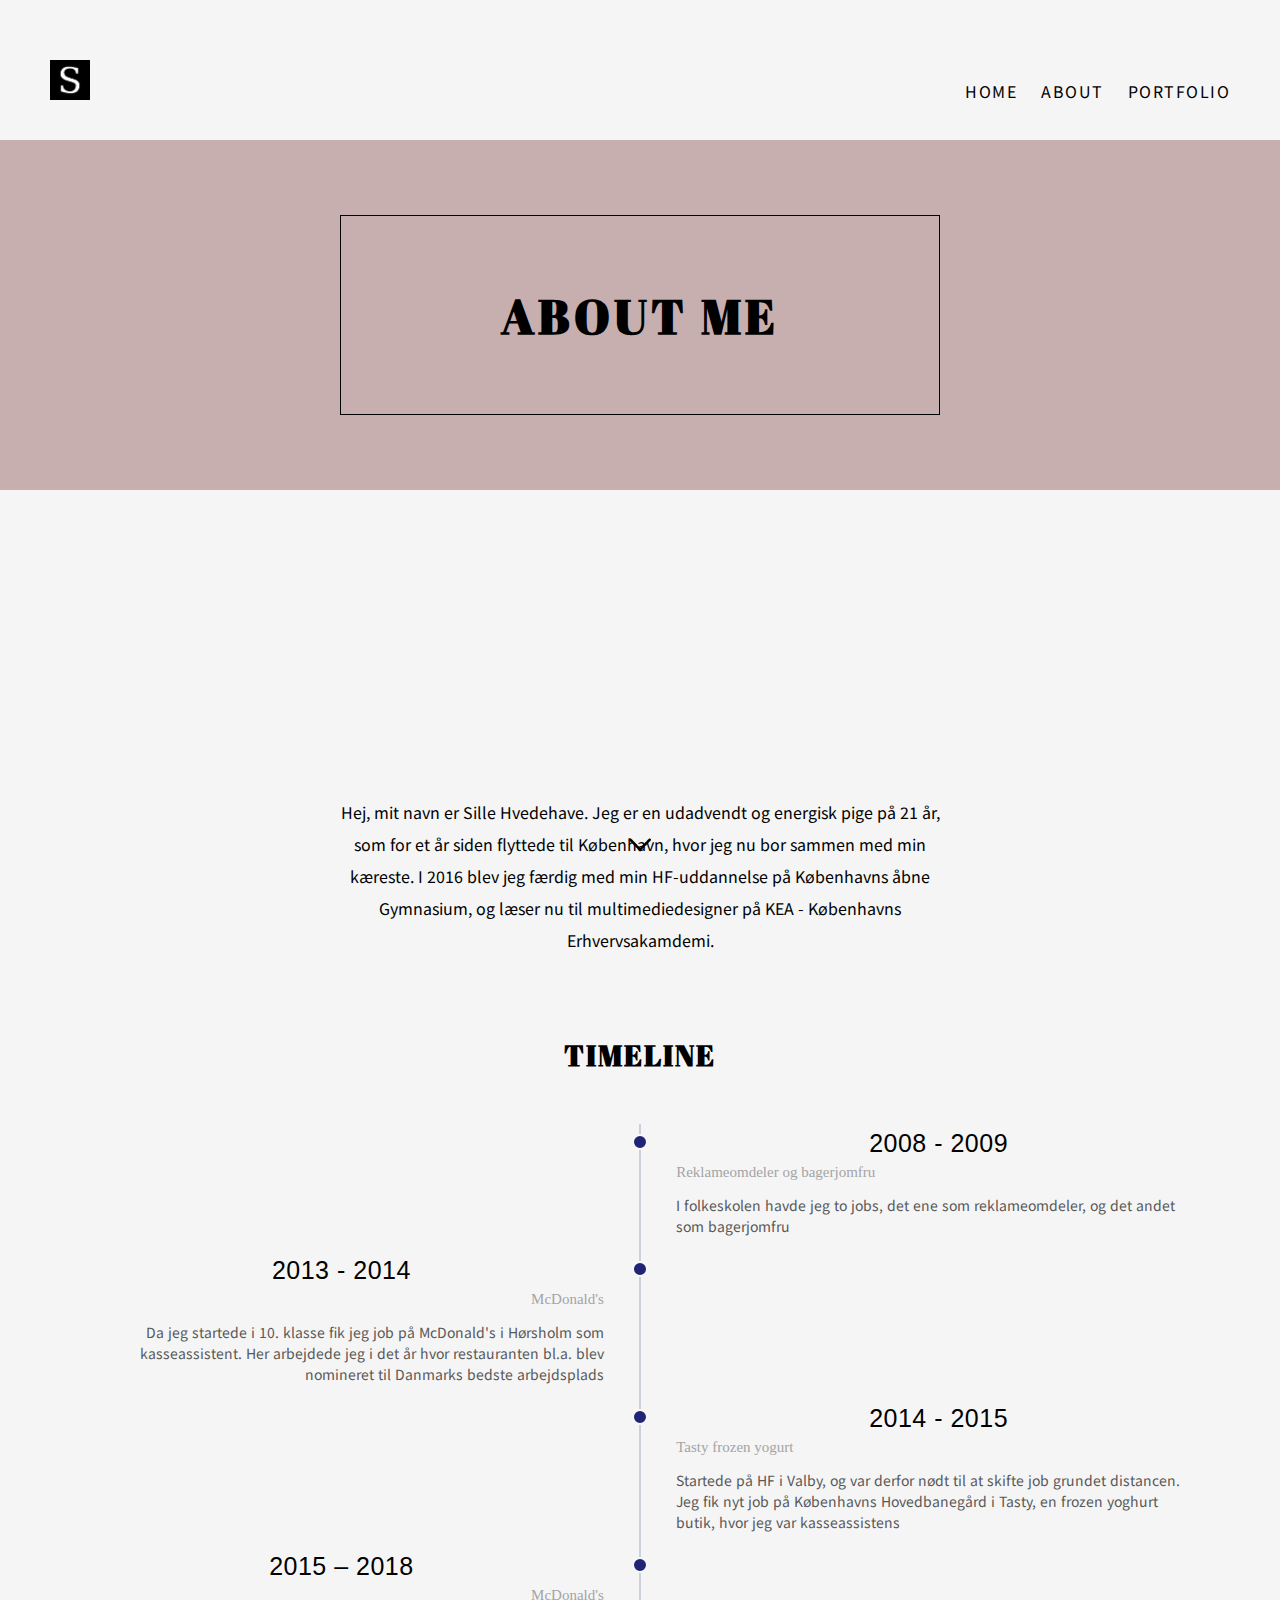
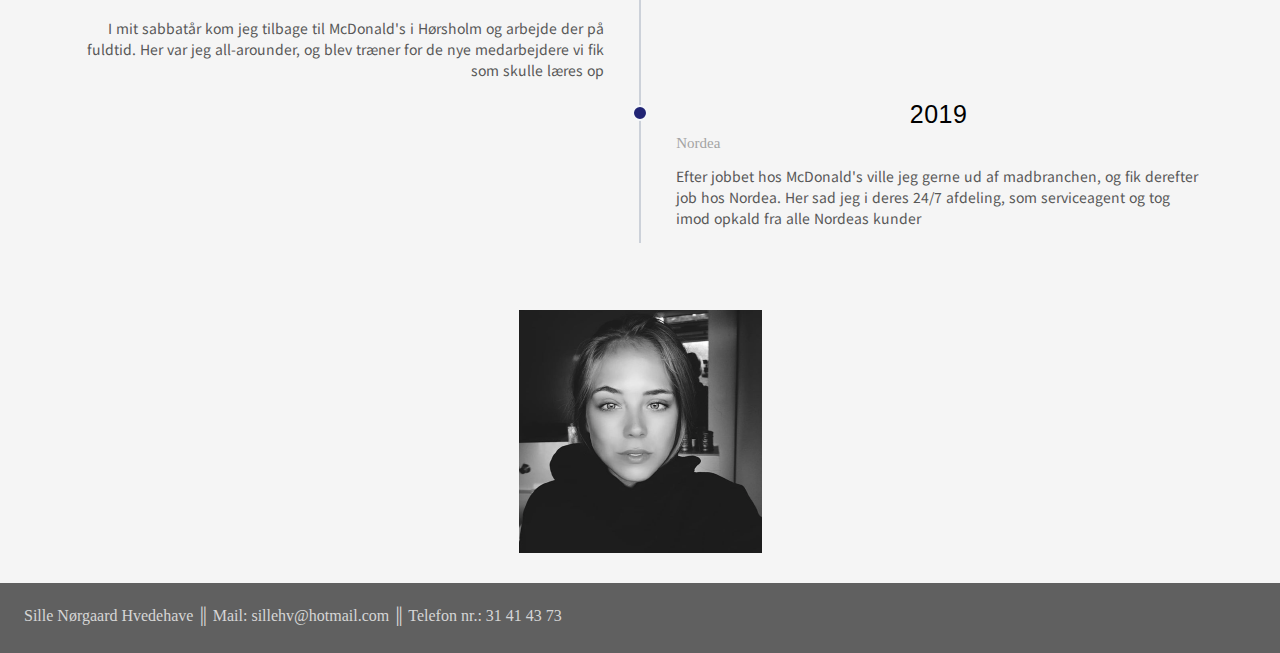
==== commit 8a686759: "Fronter redesign + rettelser" ====
--- a/about.html
+++ b/about.html
@@ -112,7 +112,7 @@
         </div>
     </div>
 
- <footer>
+    <footer>
         <div id="footer">
             <div class="footer_tekst">
                 Sille Nørgaard Hvedehave
@@ -127,6 +127,4 @@
 
 
     <script src="script.js"></script>
-</body>
-
-</html>
+</body></html>
--- a/style.css
+++ b/style.css
@@ -1,4 +1,4 @@
-#splash {
+splash {
     width: 100vw;
     height: 100%;
     background-image: url(billeder/splash.png);
@@ -40,6 +40,7 @@
     font-size: 3rem;
     font-family: 'Roboto Condensed', sans-serif;
     letter-spacing: 0.5px;
+    text-align: center;
 }
 
 h4 {
@@ -121,6 +122,16 @@
     text-align: center;
 }
 
+@media only screen and (max-width: 1000px) {
+    .splash_tekst {
+        height: 80%;
+    }
+
+    .splash_boks {
+        width: 400px;
+    }
+}
+
 /***    top boks    ***/
 
 
@@ -130,6 +141,7 @@
     justify-content: center;
     align-content: center;
     margin-top: 30px;
+    margin-bottom: 30px;
     background-color: #c7afaf;
     height: 350px
 }
@@ -144,6 +156,30 @@
     margin: 5px;
 }
 
+/**/
+
+.top_tekst {
+    border: solid 1px black;
+    text-align: center;
+    width: 600px;
+    height: 200px;
+    align-items: center;
+}
+
+.tema_tekst {
+    display: flex;
+    justify-content: center;
+}
+
+.top_overskrift {
+    height: 100px;
+    width: 100%;
+    display: flex;
+    align-items: center;
+    justify-content: space-around;
+    margin-top: 20px;
+}
+
 /*****pil*****/
 
 #pil {
@@ -152,21 +188,12 @@
     justify-content: center;
 }
 
-.pil_ned {
-    height: 40px;
-    width: 50px;
-    margin-top: 50px;
-}
-
-
-/*
 .pil_ned {
     position: absolute;
     left: 50%;
     bottom: 0;
-    margin-top: -55px;
     margin-left: -25px;
-    height: 20px;
+    height: 90px;
     width: 50px;
     -webkit-animation: bounce 1.5s infinite;
 }
@@ -184,7 +211,6 @@
         bottom: 0;
     }
 }
-*/
 
 /*****    om    *****/
 
@@ -209,7 +235,8 @@
     display: flex;
     text-align: center;
     width: 600px;
-    margin-top: 30px;
+    margin-top: 250px;
+    margin-bottom: 30px;
 }
 
 
@@ -322,7 +349,7 @@
 #opgaver {
     display: flex;
     flex-wrap: wrap;
-    margin-top: 100px;
+    margin-top: 250px;
     justify-content: center;
 }
 
@@ -335,7 +362,6 @@
 
 .opgave_text h2 {
     border-bottom: solid 1px;
-    text-align: center;
 }
 
 /**/
@@ -347,25 +373,103 @@
 
     height: 500px;
     width: 900px;
-    margin-bottom: -100px
+    margin-bottom: -100px;
+    position: relative;
+}
+
+.opgave1 {
+    display: flex;
+    flex-wrap: wrap;
+    justify-content: center;
+
+    height: 500px;
+    width: 900px;
+    margin-bottom: -100px;
+    position: relative;
+}
+
+.opgave2 {
+    display: flex;
+    flex-wrap: wrap;
+    justify-content: center;
+
+    height: 500px;
+    width: 900px;
+    margin-bottom: -100px;
+    position: relative;
+}
+
+.opgave3 {
+    display: flex;
+    flex-wrap: wrap;
+    justify-content: center;
+
+    height: 500px;
+    width: 900px;
+    margin-bottom: -100px;
+    position: relative;
+}
+
+.opgave4 {
+    display: flex;
+    flex-wrap: wrap;
+    justify-content: center;
+
+    height: 500px;
+    width: 900px;
+    margin-bottom: -100px;
+    position: relative;
 }
 
 .opgave_billede {
     display: flex;
     width: 400px;
     height: 400px;
+    position: relative;
 }
 
 .opgave_text {
     flex-wrap: wrap;
     display: flex;
     text-align: center;
+    justify-content: space-around;
 
     width: 400px;
     height: 400px;
     padding: 50px;
 }
 
+@media only screen and (max-width: 800px) {
+    .opgave_text {
+        position: absolute;
+        bottom: 20px;
+        right: 250px;
+        background-color: rgba(175, 156, 173, 0.34);
+        color: black;
+    }
+
+    .opgave_billede {
+        display: none;
+    }
+
+    .opgave1 {
+        margin: 50px;
+    }
+
+    .opgave2 {
+        margin: 50px;
+    }
+
+    .opgave3 {
+        margin: 50px;
+    }
+
+    .opgave4 {
+        margin: 50px;
+    }
+
+}
+
 /**/
 
 .opgave1 {
@@ -396,10 +500,19 @@
     display: flex;
     flex-wrap: wrap;
     justify-content: center;
-    margin-bottom: 50px;
+    margin-bottom: -100px;
     height: 500px;
     width: 900px;
     flex-direction: row-reverse;
+}
+
+.opgave4 {
+    display: flex;
+    flex-wrap: wrap;
+    justify-content: center;
+    margin-bottom: 50px;
+    height: 500px;
+    width: 900px;
 }
 
 
@@ -418,32 +531,13 @@
     height: 250px;
 }
 
-.top_tekst {
-    border: solid 1px black;
-    text-align: center;
-    width: 450px;
-    height: 160px;
-}
-
-.tema_tekst {
-    display: flex;
-    justify-content: center;
-}
-
-.top_overskrift {
-    height: 100px;
-    width: 100%;
-    display: flex;
-    align-items: center;
-    justify-content: space-around;
-}
-
 #om_american {
     display: flex;
     flex-wrap: wrap;
     width: 100%;
     justify-content: center;
     margin-bottom: 50px;
+    margin-top: 250px;
 }
 
 .text_american {
@@ -528,6 +622,7 @@
 
 .text_sexogsamfund {
     width: 400px;
+    margin-top: 250px;
 }
 
 .p_sexogsamfund {
@@ -539,7 +634,8 @@
 #dokumentation_sexogsamfund {
     display: flex;
     flex-wrap: wrap;
-    margin: 10px;
+    margin: 20px;
+    margin-top: 150px;
     justify-content: center;
 }
 
@@ -578,7 +674,7 @@
 }
 
 .sexogsamfund_spil embed {
-    height: 650px;
+    height: 700px;
     width: 100%;
 }
 
@@ -600,7 +696,7 @@
     width: 100%;
     height: 200px;
     justify-content: center;
-    margin-top: 100px;
+    margin-top: 130px;
 }
 
 .dekadent_om {
@@ -653,6 +749,11 @@
     text-align: center;
 }
 
+.dekadent_redesign_site embed {
+    width: 100%;
+    height: 650px;
+}
+
 
 /***    Kea Life    ***/
 
@@ -662,8 +763,8 @@
     flex-wrap: wrap;
     width: 100%;
     justify-content: center;
-    margin-top: 70px;
-    margin-bottom: 50px;
+    margin-top: 250px;
+    margin-bottom: 20px;
 }
 
 .kea_life_tekst {
@@ -671,11 +772,94 @@
     width: 390px;
 }
 
-
-
-
-/**/
-
+#kea_life_om {
+    display: flex;
+    flex-wrap: wrap;
+    justify-content: center;
+
+    margin: 20px;
+    margin-top: 50px;
+    margin-bottom: 70px;
+}
+
+.kea_life_col {
+    display: flex;
+    flex-wrap: wrap;
+
+    background-color: #eae8e6;
+    width: 350px;
+    height: 500px;
+    margin: 10px;
+    padding: 20px;
+    align-content: flex-start;
+}
+
+.kea_life_col1 {
+    display: flex;
+    flex-wrap: wrap;
+
+    background-color: #eae8e6;
+    align-content: flex-start;
+    width: 350px;
+    height: 500px;
+    margin: 10px;
+    padding: 20px;
+}
+
+
+/***    redesign af fronter   ***/
+
+#redesign_fronter {
+    display: flex;
+    flex-wrap: wrap;
+    justify-content: center;
+
+    margin-top: 150px;
+}
+
+.om_redesign_fronter {
+    display: flex;
+    flex-wrap: wrap;
+    text-align: center;
+
+    width: 400px;
+    height: 150px;
+}
+
+.redesign_fronter_site {
+    display: flex;
+    flex-wrap: wrap;
+    justify-content: center;
+
+    width: 100%;
+    margin-top: 50px;
+}
+
+.redesign_fronter_site_text {
+    display: flex;
+    flex-wrap: wrap;
+
+    width: 400px;
+    height: 500px;
+    padding: 30px;
+    margin-bottom: 30px;
+    /*    background-color: aqua;*/
+}
+
+.redesign_fronter_embed {
+    display: flex;
+    flex-wrap: wrap;
+
+    width: 450px;
+}
+
+.redesign_fronter_site embed {
+    display: flex;
+    flex-wrap: wrap;
+
+    height: 1000px;
+    width: 100%;
+}
 
 
 /***    footer   ***/
